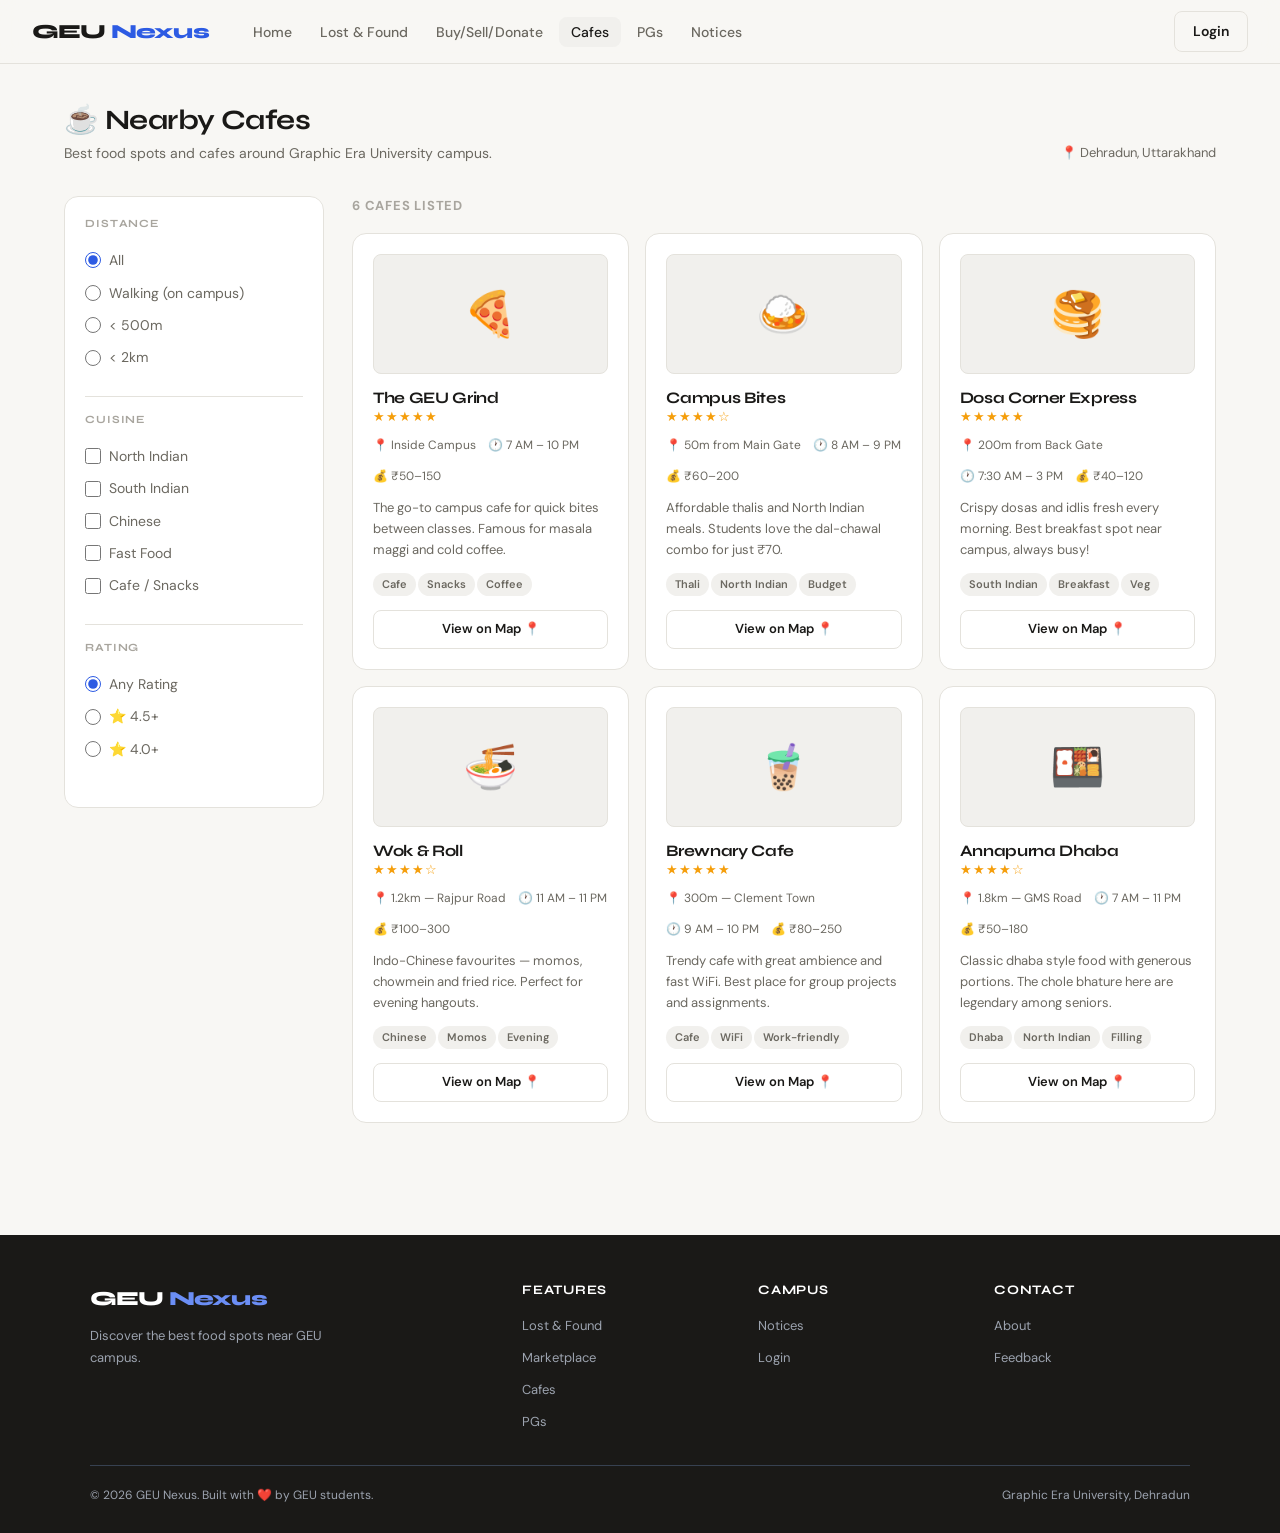
==== cafes.html @ 5d145781 "Initial commit" ====
<!DOCTYPE html>
<html lang="en">
<head>
  <meta charset="UTF-8" />
  <meta name="viewport" content="width=device-width, initial-scale=1.0" />
  <title>Nearby Cafes — GEU Nexus</title>
  <link rel="stylesheet" href="style.css" />
  <style>
    .cafe-img {
      width: 100%; height: 120px;
      background: var(--surface2);
      border-radius: var(--radius-sm);
      display: flex; align-items: center; justify-content: center;
      font-size: 44px; margin-bottom: 14px;
      border: 1px solid var(--border);
    }
    .cafe-meta { display: flex; gap: 12px; flex-wrap: wrap; font-size: 12px; color: var(--text-muted); margin: 8px 0 12px; }
    .cafe-meta span { display: flex; align-items: center; gap: 3px; }
    .tag-pill {
      display: inline-block;
      background: var(--surface2); color: var(--text-muted);
      font-size: 11px; font-weight: 600; padding: 3px 9px;
      border-radius: 100px; margin: 2px 2px 0 0;
    }
  </style>
</head>
<body>

<nav class="navbar">
  <a href="index.html" class="nav-logo">GEU <span>Nexus</span></a>
  <ul class="nav-links" id="navLinks">
    <li><a href="index.html">Home</a></li>
    <li><a href="lost-found.html">Lost & Found</a></li>
    <li><a href="marketplace.html">Buy/Sell/Donate</a></li>
    <li><a href="cafes.html" class="active">Cafes</a></li>
    <li><a href="pgs.html">PGs</a></li>
    <li><a href="index.html#announcements">Notices</a></li>
  </ul>
  <div class="nav-right">
    <a href="index.html#login" class="btn btn-outline">Login</a>
    <button class="hamburger" id="hamburger"><span></span><span></span><span></span></button>
  </div>
</nav>

<div class="page-header">
  <div>
    <h1>☕ Nearby Cafes</h1>
    <p>Best food spots and cafes around Graphic Era University campus.</p>
  </div>
  <span style="font-size:13px;color:var(--text-muted);align-self:flex-end;">📍 Dehradun, Uttarakhand</span>
</div>

<div class="page-wrap">
  <aside class="sidebar">
    <div class="filter-group">
      <h3>Distance</h3>
      <label><input type="radio" name="dist" class="filter-radio" value="all" checked> All</label>
      <label><input type="radio" name="dist" class="filter-radio" value="walking"> Walking (on campus)</label>
      <label><input type="radio" name="dist" class="filter-radio" value="near"> &lt; 500m</label>
      <label><input type="radio" name="dist" class="filter-radio" value="far"> &lt; 2km</label>
    </div>
    <hr class="sidebar-divider">
    <div class="filter-group">
      <h3>Cuisine</h3>
      <label><input type="checkbox" class="filter-cb" value="north-indian"> North Indian</label>
      <label><input type="checkbox" class="filter-cb" value="south-indian"> South Indian</label>
      <label><input type="checkbox" class="filter-cb" value="chinese"> Chinese</label>
      <label><input type="checkbox" class="filter-cb" value="fast-food"> Fast Food</label>
      <label><input type="checkbox" class="filter-cb" value="cafe"> Cafe / Snacks</label>
    </div>
    <hr class="sidebar-divider">
    <div class="filter-group">
      <h3>Rating</h3>
      <label><input type="radio" name="rating" class="filter-radio" value="all" checked> Any Rating</label>
      <label><input type="radio" name="rating" class="filter-radio" value="top"> ⭐ 4.5+</label>
      <label><input type="radio" name="rating" class="filter-radio" value="good"> ⭐ 4.0+</label>
    </div>
  </aside>

  <main class="main-content">
    <p class="section-title" style="margin-bottom:16px;">6 cafes listed</p>
    <div class="card-grid">

      <div class="card filterable-card" data-tags="walking,cafe,north-indian,top,good">
        <div class="cafe-img">🍕</div>
        <h3 style="font-size:16px;">The GEU Grind</h3>
        <div class="stars">★★★★★</div>
        <div class="cafe-meta">
          <span>📍 Inside Campus</span>
          <span>🕐 7 AM – 10 PM</span>
          <span>💰 ₹50–150</span>
        </div>
        <p style="font-size:13px;color:var(--text-muted);margin-bottom:10px;">The go-to campus cafe for quick bites between classes. Famous for masala maggi and cold coffee.</p>
        <div><span class="tag-pill">Cafe</span><span class="tag-pill">Snacks</span><span class="tag-pill">Coffee</span></div>
        <a href="https://maps.google.com" target="_blank" class="btn btn-outline" style="width:100%;justify-content:center;margin-top:14px;font-size:13px;">View on Map 📍</a>
      </div>

      <div class="card filterable-card" data-tags="near,north-indian,fast-food,good">
        <div class="cafe-img">🍛</div>
        <h3 style="font-size:16px;">Campus Bites</h3>
        <div class="stars">★★★★☆</div>
        <div class="cafe-meta">
          <span>📍 50m from Main Gate</span>
          <span>🕐 8 AM – 9 PM</span>
          <span>💰 ₹60–200</span>
        </div>
        <p style="font-size:13px;color:var(--text-muted);margin-bottom:10px;">Affordable thalis and North Indian meals. Students love the dal-chawal combo for just ₹70.</p>
        <div><span class="tag-pill">Thali</span><span class="tag-pill">North Indian</span><span class="tag-pill">Budget</span></div>
        <a href="https://maps.google.com" target="_blank" class="btn btn-outline" style="width:100%;justify-content:center;margin-top:14px;font-size:13px;">View on Map 📍</a>
      </div>

      <div class="card filterable-card" data-tags="near,south-indian,top,good">
        <div class="cafe-img">🥞</div>
        <h3 style="font-size:16px;">Dosa Corner Express</h3>
        <div class="stars">★★★★★</div>
        <div class="cafe-meta">
          <span>📍 200m from Back Gate</span>
          <span>🕐 7:30 AM – 3 PM</span>
          <span>💰 ₹40–120</span>
        </div>
        <p style="font-size:13px;color:var(--text-muted);margin-bottom:10px;">Crispy dosas and idlis fresh every morning. Best breakfast spot near campus, always busy!</p>
        <div><span class="tag-pill">South Indian</span><span class="tag-pill">Breakfast</span><span class="tag-pill">Veg</span></div>
        <a href="https://maps.google.com" target="_blank" class="btn btn-outline" style="width:100%;justify-content:center;margin-top:14px;font-size:13px;">View on Map 📍</a>
      </div>

      <div class="card filterable-card" data-tags="far,chinese,fast-food,good">
        <div class="cafe-img">🍜</div>
        <h3 style="font-size:16px;">Wok & Roll</h3>
        <div class="stars">★★★★☆</div>
        <div class="cafe-meta">
          <span>📍 1.2km — Rajpur Road</span>
          <span>🕐 11 AM – 11 PM</span>
          <span>💰 ₹100–300</span>
        </div>
        <p style="font-size:13px;color:var(--text-muted);margin-bottom:10px;">Indo-Chinese favourites — momos, chowmein and fried rice. Perfect for evening hangouts.</p>
        <div><span class="tag-pill">Chinese</span><span class="tag-pill">Momos</span><span class="tag-pill">Evening</span></div>
        <a href="https://maps.google.com" target="_blank" class="btn btn-outline" style="width:100%;justify-content:center;margin-top:14px;font-size:13px;">View on Map 📍</a>
      </div>

      <div class="card filterable-card" data-tags="near,cafe,fast-food,top,good">
        <div class="cafe-img">🧋</div>
        <h3 style="font-size:16px;">Brewnary Cafe</h3>
        <div class="stars">★★★★★</div>
        <div class="cafe-meta">
          <span>📍 300m — Clement Town</span>
          <span>🕐 9 AM – 10 PM</span>
          <span>💰 ₹80–250</span>
        </div>
        <p style="font-size:13px;color:var(--text-muted);margin-bottom:10px;">Trendy cafe with great ambience and fast WiFi. Best place for group projects and assignments.</p>
        <div><span class="tag-pill">Cafe</span><span class="tag-pill">WiFi</span><span class="tag-pill">Work-friendly</span></div>
        <a href="https://maps.google.com" target="_blank" class="btn btn-outline" style="width:100%;justify-content:center;margin-top:14px;font-size:13px;">View on Map 📍</a>
      </div>

      <div class="card filterable-card" data-tags="far,north-indian,top,good">
        <div class="cafe-img">🍱</div>
        <h3 style="font-size:16px;">Annapurna Dhaba</h3>
        <div class="stars">★★★★☆</div>
        <div class="cafe-meta">
          <span>📍 1.8km — GMS Road</span>
          <span>🕐 7 AM – 11 PM</span>
          <span>💰 ₹50–180</span>
        </div>
        <p style="font-size:13px;color:var(--text-muted);margin-bottom:10px;">Classic dhaba style food with generous portions. The chole bhature here are legendary among seniors.</p>
        <div><span class="tag-pill">Dhaba</span><span class="tag-pill">North Indian</span><span class="tag-pill">Filling</span></div>
        <a href="https://maps.google.com" target="_blank" class="btn btn-outline" style="width:100%;justify-content:center;margin-top:14px;font-size:13px;">View on Map 📍</a>
      </div>

    </div>
  </main>
</div>

<footer>
  <div class="footer-inner">
    <div class="footer-brand"><div class="logo">GEU <span>Nexus</span></div><p>Discover the best food spots near GEU campus.</p></div>
    <div class="footer-col"><h4>Features</h4><ul>
      <li><a href="lost-found.html">Lost & Found</a></li>
      <li><a href="marketplace.html">Marketplace</a></li>
      <li><a href="cafes.html">Cafes</a></li>
      <li><a href="pgs.html">PGs</a></li>
    </ul></div>
    <div class="footer-col"><h4>Campus</h4><ul><li><a href="index.html#announcements">Notices</a></li><li><a href="index.html#login">Login</a></li></ul></div>
    <div class="footer-col"><h4>Contact</h4><ul><li><a href="#">About</a></li><li><a href="#">Feedback</a></li></ul></div>
  </div>
  <div class="footer-bottom">
    <span>© 2026 GEU Nexus. Built with ❤️ by GEU students.</span>
    <span>Graphic Era University, Dehradun</span>
  </div>
</footer>

<script src="app.js"></script>
</body>
</html>
---- style.css ----
@import url('https://fonts.googleapis.com/css2?family=DM+Sans:ital,opsz,wght@0,9..40,300;0,9..40,400;0,9..40,500;0,9..40,600;0,9..40,700;1,9..40,400&family=Syne:wght@400;600;700;800&display=swap');

:root {
  --bg: #F8F7F4;
  --surface: #FFFFFF;
  --surface2: #F1F0ED;
  --border: #E4E2DC;
  --text: #1A1917;
  --text-muted: #6B6860;
  --text-light: #A8A59E;
  --accent: #2D5BE3;
  --accent-light: #EEF2FF;
  --accent-dark: #1E3FA8;
  --success: #16A34A;
  --warning: #D97706;
  --danger: #DC2626;
  --sidebar-w: 260px;
  --nav-h: 64px;
  --radius: 14px;
  --radius-sm: 8px;
  --shadow: 0 1px 3px rgba(0,0,0,0.06), 0 4px 16px rgba(0,0,0,0.04);
  --shadow-md: 0 4px 24px rgba(0,0,0,0.08), 0 1px 4px rgba(0,0,0,0.04);
  --transition: 0.2s cubic-bezier(0.4, 0, 0.2, 1);
}

*, *::before, *::after { box-sizing: border-box; margin: 0; padding: 0; }

html { scroll-behavior: smooth; }

body {
  font-family: 'DM Sans', sans-serif;
  background: var(--bg);
  color: var(--text);
  line-height: 1.6;
  font-size: 15px;
  -webkit-font-smoothing: antialiased;
}

h1, h2, h3, h4, h5 {
  font-family: 'Syne', sans-serif;
  line-height: 1.2;
  letter-spacing: -0.02em;
}

a { text-decoration: none; color: inherit; }

/* ── NAVBAR ── */
.navbar {
  position: sticky; top: 0; z-index: 100;
  height: var(--nav-h);
  background: rgba(248,247,244,0.92);
  backdrop-filter: blur(12px);
  border-bottom: 1px solid var(--border);
  display: flex; align-items: center;
  padding: 0 32px;
  gap: 32px;
}

.nav-logo {
  font-family: 'Syne', sans-serif;
  font-size: 20px;
  font-weight: 800;
  color: var(--text);
  letter-spacing: -0.04em;
  flex-shrink: 0;
}

.nav-logo span { color: var(--accent); }

.nav-links {
  display: flex; gap: 4px;
  list-style: none;
  flex: 1;
}

.nav-links a {
  font-size: 14px;
  font-weight: 500;
  color: var(--text-muted);
  padding: 6px 12px;
  border-radius: var(--radius-sm);
  transition: all var(--transition);
}

.nav-links a:hover, .nav-links a.active {
  color: var(--text);
  background: var(--surface2);
}

.nav-right { display: flex; gap: 8px; align-items: center; margin-left: auto; }

.btn {
  display: inline-flex; align-items: center; gap: 6px;
  padding: 8px 18px;
  border-radius: var(--radius-sm);
  font-family: 'DM Sans', sans-serif;
  font-size: 14px;
  font-weight: 600;
  cursor: pointer;
  border: none;
  transition: all var(--transition);
}

.btn-primary {
  background: var(--accent);
  color: white;
}
.btn-primary:hover { background: var(--accent-dark); transform: translateY(-1px); box-shadow: 0 4px 12px rgba(45,91,227,0.3); }

.btn-outline {
  background: transparent;
  color: var(--text);
  border: 1.5px solid var(--border);
}
.btn-outline:hover { border-color: var(--text-muted); background: var(--surface2); }

.btn-ghost {
  background: transparent;
  color: var(--text-muted);
}
.btn-ghost:hover { background: var(--surface2); color: var(--text); }

.hamburger {
  display: none;
  flex-direction: column; gap: 5px;
  cursor: pointer; padding: 4px;
  background: none; border: none;
}
.hamburger span {
  display: block; width: 22px; height: 2px;
  background: var(--text);
  border-radius: 2px;
  transition: all var(--transition);
}

/* ── FOOTER ── */
footer {
  background: var(--text);
  color: #9CA3AF;
  padding: 48px 32px 28px;
  margin-top: 80px;
}

.footer-inner {
  max-width: 1100px; margin: 0 auto;
  display: grid; grid-template-columns: 2fr 1fr 1fr 1fr; gap: 40px;
}

.footer-brand .logo {
  font-family: 'Syne', sans-serif;
  font-size: 20px; font-weight: 800;
  color: white; letter-spacing: -0.04em;
  margin-bottom: 10px;
}
.footer-brand .logo span { color: #6B8EF5; }
.footer-brand p { font-size: 13px; line-height: 1.7; max-width: 240px; }

.footer-col h4 {
  font-family: 'Syne', sans-serif;
  color: white; font-size: 13px; font-weight: 700;
  letter-spacing: 0.06em; text-transform: uppercase;
  margin-bottom: 14px;
}
.footer-col ul { list-style: none; display: flex; flex-direction: column; gap: 8px; }
.footer-col ul a { font-size: 13px; transition: color var(--transition); }
.footer-col ul a:hover { color: white; }

.footer-bottom {
  max-width: 1100px; margin: 32px auto 0;
  padding-top: 20px;
  border-top: 1px solid #374151;
  font-size: 12px;
  display: flex; justify-content: space-between; align-items: center;
}

/* ── DASHBOARD LAYOUT ── */
.page-wrap {
  max-width: 1200px; margin: 0 auto;
  padding: 32px 24px;
  display: flex; gap: 28px; align-items: flex-start;
}

.sidebar {
  width: var(--sidebar-w); flex-shrink: 0;
  position: sticky; top: calc(var(--nav-h) + 20px);
  background: var(--surface);
  border: 1px solid var(--border);
  border-radius: var(--radius);
  padding: 20px;
}

.sidebar h3 {
  font-size: 11px; font-weight: 700;
  letter-spacing: 0.08em; text-transform: uppercase;
  color: var(--text-light);
  margin-bottom: 14px;
}

.filter-group { margin-bottom: 22px; }
.filter-group label {
  display: flex; align-items: center; gap: 8px;
  font-size: 14px; color: var(--text-muted);
  cursor: pointer; padding: 5px 0;
  transition: color var(--transition);
}
.filter-group label:hover { color: var(--text); }
.filter-group input[type=checkbox], .filter-group input[type=radio] {
  width: 16px; height: 16px; accent-color: var(--accent); cursor: pointer;
}

.sidebar-divider {
  border: none; border-top: 1px solid var(--border);
  margin: 16px 0;
}

.main-content { flex: 1; min-width: 0; }

/* ── CARDS ── */
.card {
  background: var(--surface);
  border: 1px solid var(--border);
  border-radius: var(--radius);
  padding: 20px;
  transition: all var(--transition);
}
.card:hover {
  box-shadow: var(--shadow-md);
  transform: translateY(-2px);
  border-color: transparent;
}

.card-grid {
  display: grid;
  grid-template-columns: repeat(auto-fill, minmax(260px, 1fr));
  gap: 16px;
}

/* ── PAGE HEADER ── */
.page-header {
  padding: 40px 24px 0;
  max-width: 1200px; margin: 0 auto;
  display: flex; align-items: center; justify-content: space-between;
  flex-wrap: wrap; gap: 16px;
}
.page-header h1 { font-size: 28px; }
.page-header p { color: var(--text-muted); font-size: 14px; margin-top: 4px; }

/* ── BADGE ── */
.badge {
  display: inline-flex; align-items: center;
  padding: 3px 10px;
  border-radius: 100px;
  font-size: 12px; font-weight: 600;
}
.badge-lost { background: #FEF2F2; color: var(--danger); }
.badge-found { background: #F0FDF4; color: var(--success); }
.badge-sell { background: #EFF6FF; color: #2563EB; }
.badge-donate { background: #F0FDF4; color: var(--success); }
.badge-buy { background: #FFFBEB; color: var(--warning); }

/* ── MODAL ── */
.modal-overlay {
  display: none;
  position: fixed; inset: 0; z-index: 200;
  background: rgba(26,25,23,0.5);
  backdrop-filter: blur(4px);
  align-items: center; justify-content: center;
  padding: 20px;
}
.modal-overlay.open { display: flex; }

.modal {
  background: var(--surface);
  border-radius: var(--radius);
  padding: 32px;
  width: 100%; max-width: 480px;
  box-shadow: var(--shadow-md);
  animation: modalIn 0.2s ease;
}

@keyframes modalIn {
  from { opacity: 0; transform: scale(0.96) translateY(8px); }
  to { opacity: 1; transform: scale(1) translateY(0); }
}

.modal h2 { font-size: 22px; margin-bottom: 20px; }

.form-group { margin-bottom: 16px; }
.form-group label {
  display: block; font-size: 13px; font-weight: 600;
  color: var(--text-muted); margin-bottom: 6px;
  letter-spacing: 0.02em;
}
.form-group input,
.form-group select,
.form-group textarea {
  width: 100%;
  padding: 10px 14px;
  border: 1.5px solid var(--border);
  border-radius: var(--radius-sm);
  font-family: 'DM Sans', sans-serif;
  font-size: 14px; color: var(--text);
  background: var(--bg);
  outline: none;
  transition: border-color var(--transition);
}
.form-group input:focus,
.form-group select:focus,
.form-group textarea:focus {
  border-color: var(--accent);
  background: white;
}
.form-group textarea { resize: vertical; min-height: 80px; }

.form-row { display: grid; grid-template-columns: 1fr 1fr; gap: 12px; }

.modal-actions {
  display: flex; gap: 10px; justify-content: flex-end;
  margin-top: 20px;
}

/* ── TOAST ── */
.toast {
  position: fixed; bottom: 24px; right: 24px; z-index: 300;
  background: var(--text);
  color: white;
  padding: 14px 20px;
  border-radius: var(--radius-sm);
  font-size: 14px; font-weight: 500;
  display: flex; align-items: center; gap: 8px;
  box-shadow: var(--shadow-md);
  transform: translateY(80px); opacity: 0;
  transition: all 0.3s cubic-bezier(0.4, 0, 0.2, 1);
  pointer-events: none;
}
.toast.show { transform: translateY(0); opacity: 1; }

/* ── STAR RATING ── */
.stars { color: #F59E0B; font-size: 13px; letter-spacing: 1px; }

/* ── SECTION TITLE ── */
.section-title {
  font-size: 13px; font-weight: 700;
  letter-spacing: 0.06em; text-transform: uppercase;
  color: var(--text-light); margin-bottom: 16px;
}

/* ── RESPONSIVE ── */
@media (max-width: 768px) {
  .navbar { padding: 0 16px; }
  .nav-links { display: none; }
  .hamburger { display: flex; }

  .nav-links.open {
    display: flex; flex-direction: column;
    position: fixed; top: var(--nav-h); left: 0; right: 0;
    background: var(--surface);
    border-bottom: 1px solid var(--border);
    padding: 12px 16px;
    gap: 2px;
    z-index: 99;
  }

  .page-wrap { flex-direction: column; padding: 16px; }
  .sidebar { width: 100%; position: static; }
  .footer-inner { grid-template-columns: 1fr 1fr; gap: 28px; }
  .card-grid { grid-template-columns: 1fr; }
  .form-row { grid-template-columns: 1fr; }
  .page-header { padding: 24px 16px 0; }
}

/* ── ANIMATIONS ── */
@keyframes fadeUp {
  from { opacity: 0; transform: translateY(16px); }
  to { opacity: 1; transform: translateY(0); }
}
.fade-up { animation: fadeUp 0.5s ease both; }
.delay-1 { animation-delay: 0.08s; }
.delay-2 { animation-delay: 0.16s; }
.delay-3 { animation-delay: 0.24s; }
.delay-4 { animation-delay: 0.32s; }
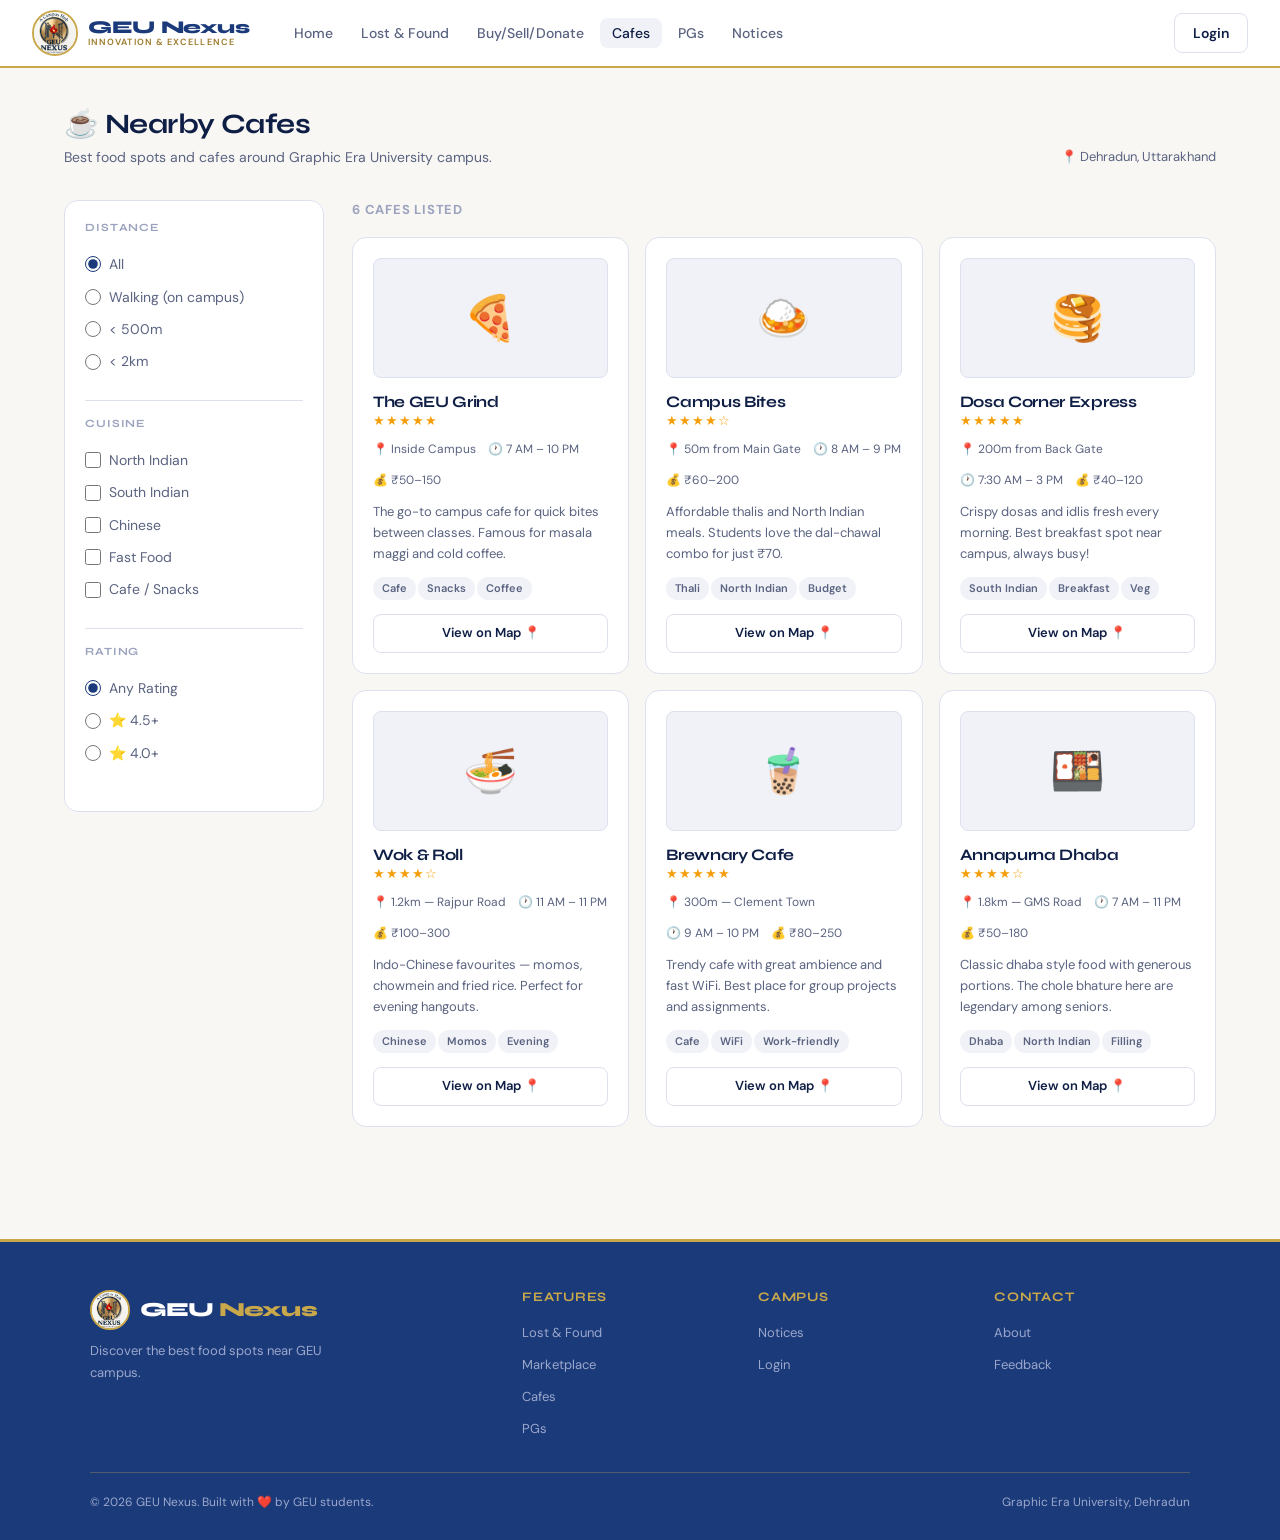
==== commit 170ecbda: "Update project" ====
--- a/cafes.html
+++ b/cafes.html
@@ -27,7 +27,7 @@
 <body>
 
 <nav class="navbar">
-  <a href="index.html" class="nav-logo">GEU <span>Nexus</span></a>
+  <a href="index.html" class="nav-logo"><img src="logo.png" alt="GEU Nexus Logo"><div class="nav-logo-text"><span class="name">GEU Nexus</span><span class="sub">Innovation &amp; Excellence</span></div></a>
   <ul class="nav-links" id="navLinks">
     <li><a href="index.html">Home</a></li>
     <li><a href="lost-found.html">Lost & Found</a></li>
@@ -171,7 +171,7 @@
 
 <footer>
   <div class="footer-inner">
-    <div class="footer-brand"><div class="logo">GEU <span>Nexus</span></div><p>Discover the best food spots near GEU campus.</p></div>
+    <div class="footer-brand"><div style="display:flex;align-items:center;gap:10px;margin-bottom:10px;"><img src="logo.png" alt="Logo" style="height:40px;width:40px;object-fit:contain;border-radius:50%;border:2px solid var(--gold);background:white;"><div class="logo" style="margin-bottom:0">GEU <span>Nexus</span></div></div><p>Discover the best food spots near GEU campus.</p></div>
     <div class="footer-col"><h4>Features</h4><ul>
       <li><a href="lost-found.html">Lost & Found</a></li>
       <li><a href="marketplace.html">Marketplace</a></li>
--- a/style.css
+++ b/style.css
@@ -3,23 +3,26 @@
 :root {
   --bg: #F8F7F4;
   --surface: #FFFFFF;
-  --surface2: #F1F0ED;
-  --border: #E4E2DC;
-  --text: #1A1917;
-  --text-muted: #6B6860;
-  --text-light: #A8A59E;
-  --accent: #2D5BE3;
-  --accent-light: #EEF2FF;
-  --accent-dark: #1E3FA8;
+  --surface2: #F0F2F8;
+  --border: #DDE1EE;
+  --text: #0F1E45;
+  --text-muted: #5A6380;
+  --text-light: #9BA3BE;
+  --accent: #1B3A7A;
+  --accent-light: #EBF0FF;
+  --accent-dark: #0D2254;
+  --gold: #C9A84C;
+  --gold-light: #F9F3E3;
+  --gold-dark: #9C7A2A;
   --success: #16A34A;
   --warning: #D97706;
   --danger: #DC2626;
   --sidebar-w: 260px;
-  --nav-h: 64px;
+  --nav-h: 68px;
   --radius: 14px;
   --radius-sm: 8px;
-  --shadow: 0 1px 3px rgba(0,0,0,0.06), 0 4px 16px rgba(0,0,0,0.04);
-  --shadow-md: 0 4px 24px rgba(0,0,0,0.08), 0 1px 4px rgba(0,0,0,0.04);
+  --shadow: 0 1px 3px rgba(27,58,122,0.07), 0 4px 16px rgba(27,58,122,0.05);
+  --shadow-md: 0 4px 24px rgba(27,58,122,0.10), 0 1px 4px rgba(27,58,122,0.05);
   --transition: 0.2s cubic-bezier(0.4, 0, 0.2, 1);
 }
 
@@ -48,24 +51,43 @@
 .navbar {
   position: sticky; top: 0; z-index: 100;
   height: var(--nav-h);
-  background: rgba(248,247,244,0.92);
+  background: rgba(255,255,255,0.95);
   backdrop-filter: blur(12px);
-  border-bottom: 1px solid var(--border);
+  border-bottom: 2px solid var(--gold);
   display: flex; align-items: center;
   padding: 0 32px;
   gap: 32px;
 }
 
 .nav-logo {
+  display: flex; align-items: center; gap: 10px;
+  flex-shrink: 0;
+  text-decoration: none;
+}
+
+.nav-logo img {
+  height: 46px; width: 46px;
+  object-fit: contain;
+  border-radius: 50%;
+  border: 2px solid var(--gold);
+  background: white;
+}
+
+.nav-logo-text {
+  display: flex; flex-direction: column; line-height: 1.1;
+}
+
+.nav-logo-text .name {
   font-family: 'Syne', sans-serif;
-  font-size: 20px;
-  font-weight: 800;
-  color: var(--text);
-  letter-spacing: -0.04em;
-  flex-shrink: 0;
-}
-
-.nav-logo span { color: var(--accent); }
+  font-size: 18px; font-weight: 800;
+  color: var(--accent); letter-spacing: -0.02em;
+}
+
+.nav-logo-text .sub {
+  font-size: 9px; font-weight: 600;
+  color: var(--gold-dark); letter-spacing: 0.12em;
+  text-transform: uppercase;
+}
 
 .nav-links {
   display: flex; gap: 4px;
@@ -105,7 +127,13 @@
   background: var(--accent);
   color: white;
 }
-.btn-primary:hover { background: var(--accent-dark); transform: translateY(-1px); box-shadow: 0 4px 12px rgba(45,91,227,0.3); }
+.btn-primary:hover { background: var(--accent-dark); transform: translateY(-1px); box-shadow: 0 4px 12px rgba(27,58,122,0.3); }
+
+.btn-gold {
+  background: var(--gold);
+  color: white;
+}
+.btn-gold:hover { background: var(--gold-dark); transform: translateY(-1px); box-shadow: 0 4px 12px rgba(201,168,76,0.4); }
 
 .btn-outline {
   background: transparent;
@@ -135,10 +163,11 @@
 
 /* ── FOOTER ── */
 footer {
-  background: var(--text);
-  color: #9CA3AF;
+  background: var(--accent);
+  color: #9BA8CC;
   padding: 48px 32px 28px;
   margin-top: 80px;
+  border-top: 3px solid var(--gold);
 }
 
 .footer-inner {
@@ -152,12 +181,12 @@
   color: white; letter-spacing: -0.04em;
   margin-bottom: 10px;
 }
-.footer-brand .logo span { color: #6B8EF5; }
+.footer-brand .logo span { color: var(--gold); }
 .footer-brand p { font-size: 13px; line-height: 1.7; max-width: 240px; }
 
 .footer-col h4 {
   font-family: 'Syne', sans-serif;
-  color: white; font-size: 13px; font-weight: 700;
+  color: var(--gold); font-size: 13px; font-weight: 700;
   letter-spacing: 0.06em; text-transform: uppercase;
   margin-bottom: 14px;
 }
@@ -168,7 +197,7 @@
 .footer-bottom {
   max-width: 1100px; margin: 32px auto 0;
   padding-top: 20px;
-  border-top: 1px solid #374151;
+  border-top: 1px solid rgba(201,168,76,0.3);
   font-size: 12px;
   display: flex; justify-content: space-between; align-items: center;
 }
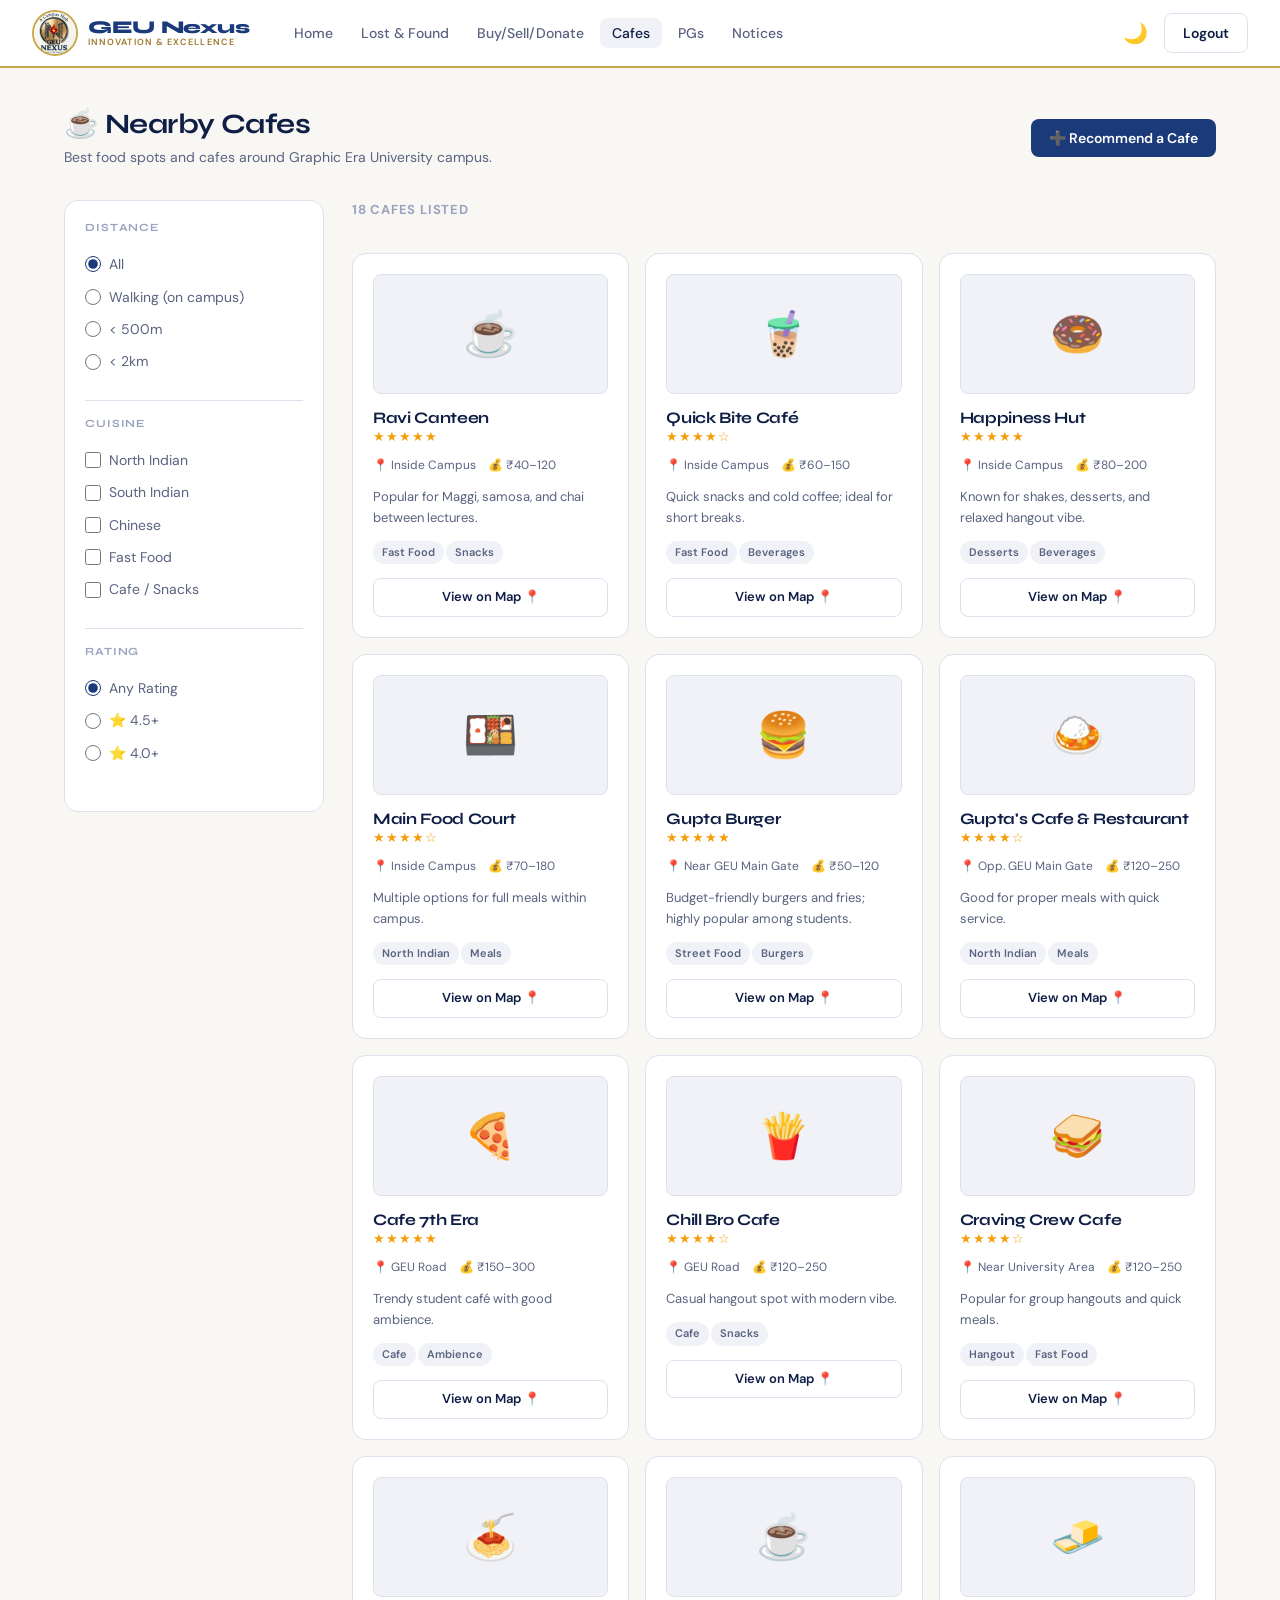
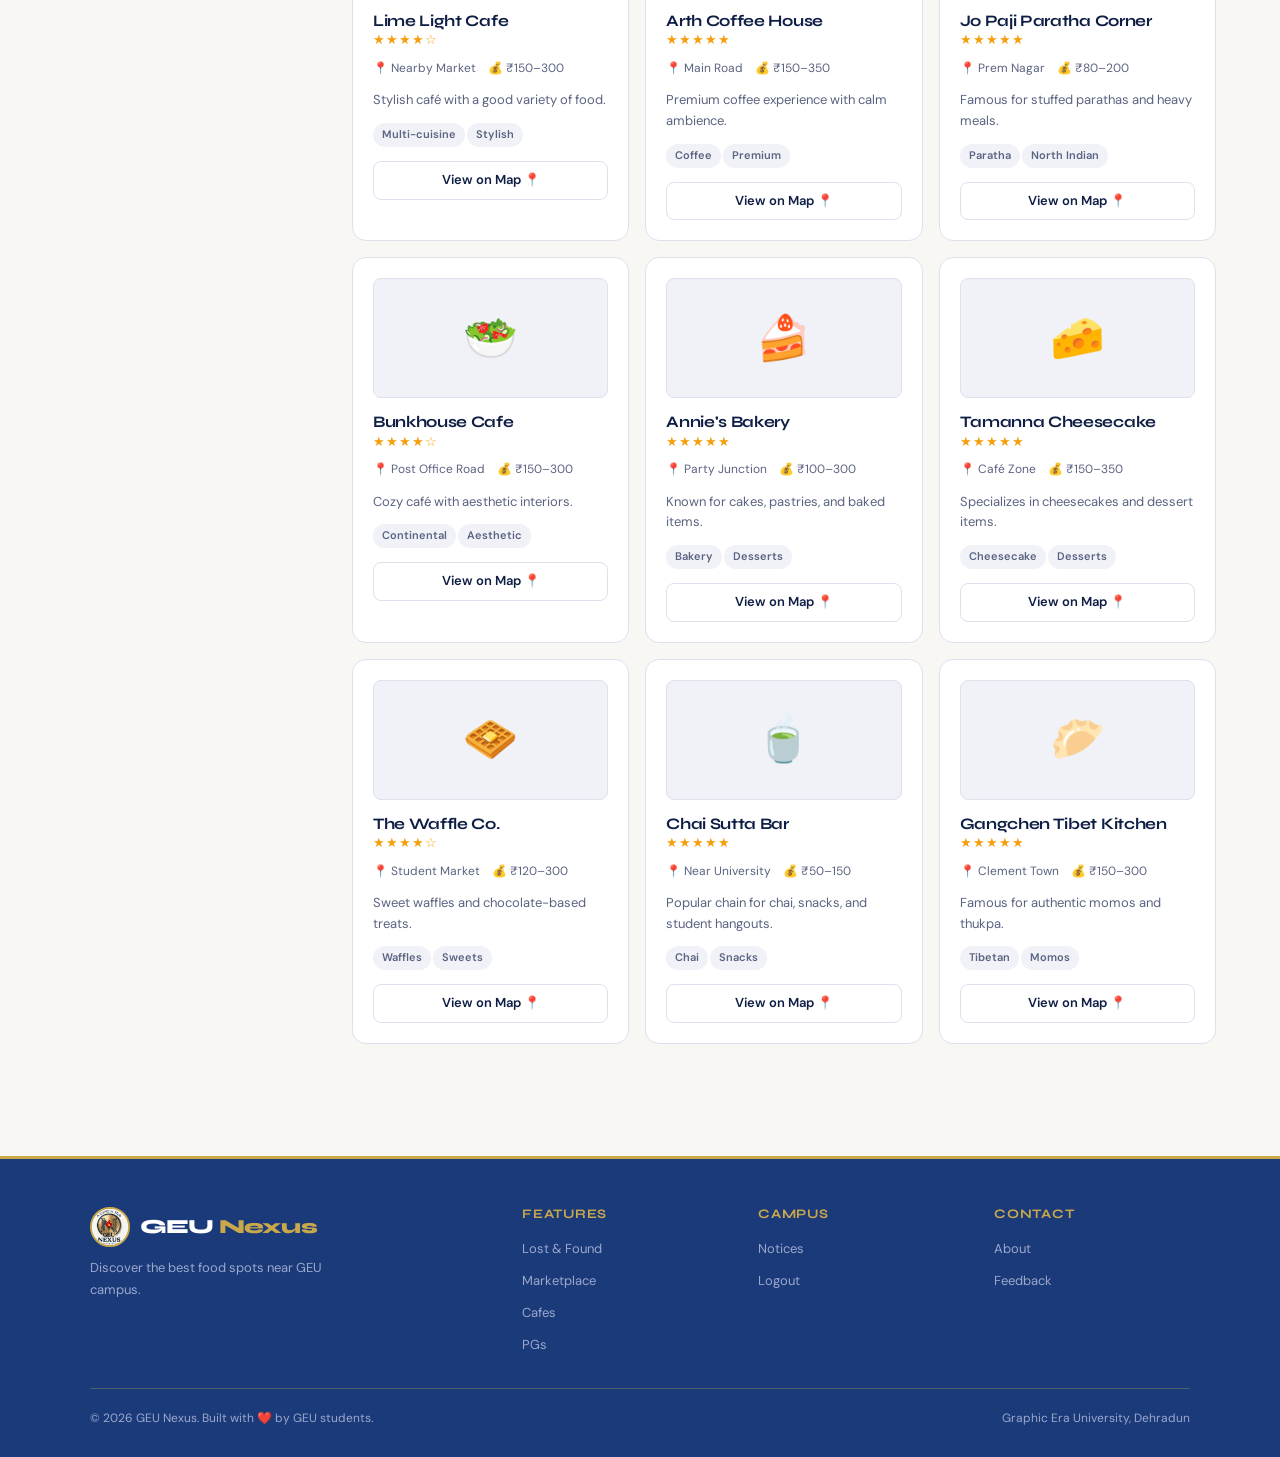
==== commit b7b9edb1: "Update styles" ====
--- a/cafes.html
+++ b/cafes.html
@@ -27,7 +27,7 @@
 <body>
 
 <nav class="navbar">
-  <a href="index.html" class="nav-logo"><img src="logo.png" alt="GEU Nexus Logo"><div class="nav-logo-text"><span class="name">GEU Nexus</span><span class="sub">Innovation &amp; Excellence</span></div></a>
+  <a href="index.html" class="nav-logo"><img src="logo.png" alt="GEU Nexus Logo"><div class="nav-logo-text"><span class="name">GEU Nexus</span><span class="sub">Innovation & Excellence</span></div></a>
   <ul class="nav-links" id="navLinks">
     <li><a href="index.html">Home</a></li>
     <li><a href="lost-found.html">Lost & Found</a></li>
@@ -36,8 +36,10 @@
     <li><a href="pgs.html">PGs</a></li>
     <li><a href="index.html#announcements">Notices</a></li>
   </ul>
-  <div class="nav-right">
-    <a href="index.html#login" class="btn btn-outline">Login</a>
+<div class="nav-right" style="display: flex; align-items: center; gap: 8px;">
+    <button id="themeToggle" class="theme-toggle" onclick="toggleTheme()" title="Toggle Dark Mode">🌙</button>
+    
+    <a href="login.html" class="btn btn-outline">Logout</a>
     <button class="hamburger" id="hamburger"><span></span><span></span><span></span></button>
   </div>
 </nav>
@@ -47,7 +49,10 @@
     <h1>☕ Nearby Cafes</h1>
     <p>Best food spots and cafes around Graphic Era University campus.</p>
   </div>
-  <span style="font-size:13px;color:var(--text-muted);align-self:flex-end;">📍 Dehradun, Uttarakhand</span>
+  <div style="display: flex; gap: 16px; align-items: center;">
+    <span style="font-size:13px;color:var(--text-muted);display:none;">📍 Dehradun, Uttarakhand</span>
+    <a href="https://docs.google.com/forms/d/e/1FAIpQLSdXRW5_q6tGllxsykFJ0y8eL5Bu8cXXNH9uBuoc0ma-sV8KBA/viewform?usp=header" target="_blank" class="btn btn-primary">➕ Recommend a Cafe</a>
+  </div>
 </div>
 
 <div class="page-wrap">
@@ -78,94 +83,12 @@
   </aside>
 
   <main class="main-content">
-    <p class="section-title" style="margin-bottom:16px;">6 cafes listed</p>
-    <div class="card-grid">
-
-      <div class="card filterable-card" data-tags="walking,cafe,north-indian,top,good">
-        <div class="cafe-img">🍕</div>
-        <h3 style="font-size:16px;">The GEU Grind</h3>
-        <div class="stars">★★★★★</div>
-        <div class="cafe-meta">
-          <span>📍 Inside Campus</span>
-          <span>🕐 7 AM – 10 PM</span>
-          <span>💰 ₹50–150</span>
-        </div>
-        <p style="font-size:13px;color:var(--text-muted);margin-bottom:10px;">The go-to campus cafe for quick bites between classes. Famous for masala maggi and cold coffee.</p>
-        <div><span class="tag-pill">Cafe</span><span class="tag-pill">Snacks</span><span class="tag-pill">Coffee</span></div>
-        <a href="https://maps.google.com" target="_blank" class="btn btn-outline" style="width:100%;justify-content:center;margin-top:14px;font-size:13px;">View on Map 📍</a>
+    <div style="display:flex;align-items:center;justify-content:space-between;margin-bottom:16px;">
+      <p class="section-title" id="cafeCount">Loading cafes...</p>
+    </div>
+    
+    <div class="card-grid" id="cafeGrid">
       </div>
-
-      <div class="card filterable-card" data-tags="near,north-indian,fast-food,good">
-        <div class="cafe-img">🍛</div>
-        <h3 style="font-size:16px;">Campus Bites</h3>
-        <div class="stars">★★★★☆</div>
-        <div class="cafe-meta">
-          <span>📍 50m from Main Gate</span>
-          <span>🕐 8 AM – 9 PM</span>
-          <span>💰 ₹60–200</span>
-        </div>
-        <p style="font-size:13px;color:var(--text-muted);margin-bottom:10px;">Affordable thalis and North Indian meals. Students love the dal-chawal combo for just ₹70.</p>
-        <div><span class="tag-pill">Thali</span><span class="tag-pill">North Indian</span><span class="tag-pill">Budget</span></div>
-        <a href="https://maps.google.com" target="_blank" class="btn btn-outline" style="width:100%;justify-content:center;margin-top:14px;font-size:13px;">View on Map 📍</a>
-      </div>
-
-      <div class="card filterable-card" data-tags="near,south-indian,top,good">
-        <div class="cafe-img">🥞</div>
-        <h3 style="font-size:16px;">Dosa Corner Express</h3>
-        <div class="stars">★★★★★</div>
-        <div class="cafe-meta">
-          <span>📍 200m from Back Gate</span>
-          <span>🕐 7:30 AM – 3 PM</span>
-          <span>💰 ₹40–120</span>
-        </div>
-        <p style="font-size:13px;color:var(--text-muted);margin-bottom:10px;">Crispy dosas and idlis fresh every morning. Best breakfast spot near campus, always busy!</p>
-        <div><span class="tag-pill">South Indian</span><span class="tag-pill">Breakfast</span><span class="tag-pill">Veg</span></div>
-        <a href="https://maps.google.com" target="_blank" class="btn btn-outline" style="width:100%;justify-content:center;margin-top:14px;font-size:13px;">View on Map 📍</a>
-      </div>
-
-      <div class="card filterable-card" data-tags="far,chinese,fast-food,good">
-        <div class="cafe-img">🍜</div>
-        <h3 style="font-size:16px;">Wok & Roll</h3>
-        <div class="stars">★★★★☆</div>
-        <div class="cafe-meta">
-          <span>📍 1.2km — Rajpur Road</span>
-          <span>🕐 11 AM – 11 PM</span>
-          <span>💰 ₹100–300</span>
-        </div>
-        <p style="font-size:13px;color:var(--text-muted);margin-bottom:10px;">Indo-Chinese favourites — momos, chowmein and fried rice. Perfect for evening hangouts.</p>
-        <div><span class="tag-pill">Chinese</span><span class="tag-pill">Momos</span><span class="tag-pill">Evening</span></div>
-        <a href="https://maps.google.com" target="_blank" class="btn btn-outline" style="width:100%;justify-content:center;margin-top:14px;font-size:13px;">View on Map 📍</a>
-      </div>
-
-      <div class="card filterable-card" data-tags="near,cafe,fast-food,top,good">
-        <div class="cafe-img">🧋</div>
-        <h3 style="font-size:16px;">Brewnary Cafe</h3>
-        <div class="stars">★★★★★</div>
-        <div class="cafe-meta">
-          <span>📍 300m — Clement Town</span>
-          <span>🕐 9 AM – 10 PM</span>
-          <span>💰 ₹80–250</span>
-        </div>
-        <p style="font-size:13px;color:var(--text-muted);margin-bottom:10px;">Trendy cafe with great ambience and fast WiFi. Best place for group projects and assignments.</p>
-        <div><span class="tag-pill">Cafe</span><span class="tag-pill">WiFi</span><span class="tag-pill">Work-friendly</span></div>
-        <a href="https://maps.google.com" target="_blank" class="btn btn-outline" style="width:100%;justify-content:center;margin-top:14px;font-size:13px;">View on Map 📍</a>
-      </div>
-
-      <div class="card filterable-card" data-tags="far,north-indian,top,good">
-        <div class="cafe-img">🍱</div>
-        <h3 style="font-size:16px;">Annapurna Dhaba</h3>
-        <div class="stars">★★★★☆</div>
-        <div class="cafe-meta">
-          <span>📍 1.8km — GMS Road</span>
-          <span>🕐 7 AM – 11 PM</span>
-          <span>💰 ₹50–180</span>
-        </div>
-        <p style="font-size:13px;color:var(--text-muted);margin-bottom:10px;">Classic dhaba style food with generous portions. The chole bhature here are legendary among seniors.</p>
-        <div><span class="tag-pill">Dhaba</span><span class="tag-pill">North Indian</span><span class="tag-pill">Filling</span></div>
-        <a href="https://maps.google.com" target="_blank" class="btn btn-outline" style="width:100%;justify-content:center;margin-top:14px;font-size:13px;">View on Map 📍</a>
-      </div>
-
-    </div>
   </main>
 </div>
 
@@ -178,7 +101,7 @@
       <li><a href="cafes.html">Cafes</a></li>
       <li><a href="pgs.html">PGs</a></li>
     </ul></div>
-    <div class="footer-col"><h4>Campus</h4><ul><li><a href="index.html#announcements">Notices</a></li><li><a href="index.html#login">Login</a></li></ul></div>
+    <div class="footer-col"><h4>Campus</h4><ul><li><a href="index.html#announcements">Notices</a></li><li><a href="login.html">Logout</a></li></ul></div>
     <div class="footer-col"><h4>Contact</h4><ul><li><a href="#">About</a></li><li><a href="#">Feedback</a></li></ul></div>
   </div>
   <div class="footer-bottom">
@@ -189,4 +112,4 @@
 
 <script src="app.js"></script>
 </body>
-</html>
+</html>
--- a/style.css
+++ b/style.css
@@ -408,3 +408,44 @@
 .delay-2 { animation-delay: 0.16s; }
 .delay-3 { animation-delay: 0.24s; }
 .delay-4 { animation-delay: 0.32s; }
+/* ==========================================
+   DARK MODE OVERRIDES
+   ========================================== */
+body.dark-theme {
+  /* Replace these with your actual CSS variable names if they are different */
+  --bg: #0F172A;
+  --surface: #1E293B;
+  --surface2: #334155;
+  --text: #F8FAFC;
+  --text-muted: #94A3B8;
+  --border: #334155;
+  --text-light: #64748B;
+}
+
+/* Ensure inputs and modals look good in dark mode */
+body.dark-theme input,
+body.dark-theme select,
+body.dark-theme textarea,
+body.dark-theme .modal {
+  background-color: var(--surface);
+  color: var(--text);
+  border-color: var(--border);
+  color-scheme: dark; /* Makes the default scrollbars and calendars dark! */
+}
+
+/* Theme Toggle Button Styling */
+.theme-toggle {
+  background: none;
+  border: none;
+  font-size: 20px;
+  cursor: pointer;
+  padding: 8px;
+  border-radius: 50%;
+  transition: background 0.3s ease;
+  display: flex;
+  align-items: center;
+  justify-content: center;
+}
+.theme-toggle:hover {
+  background: var(--surface2);
+}
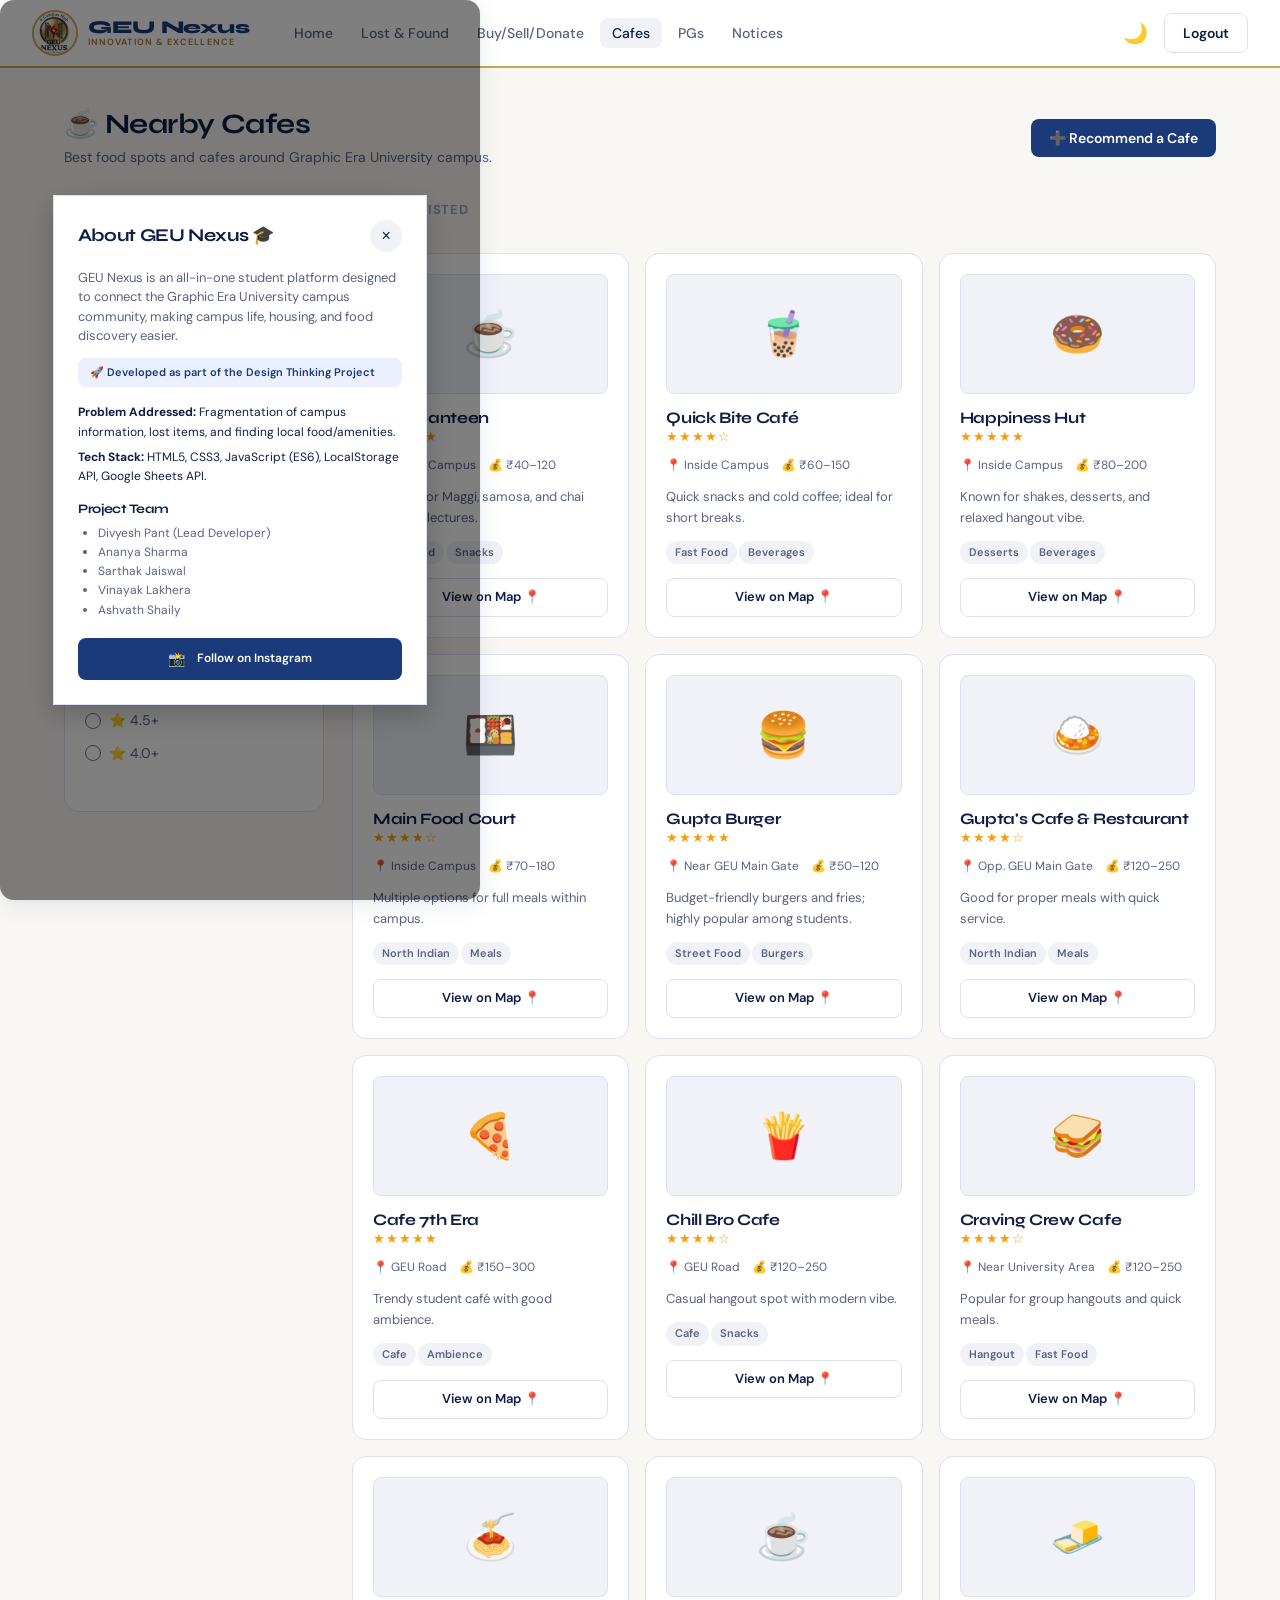
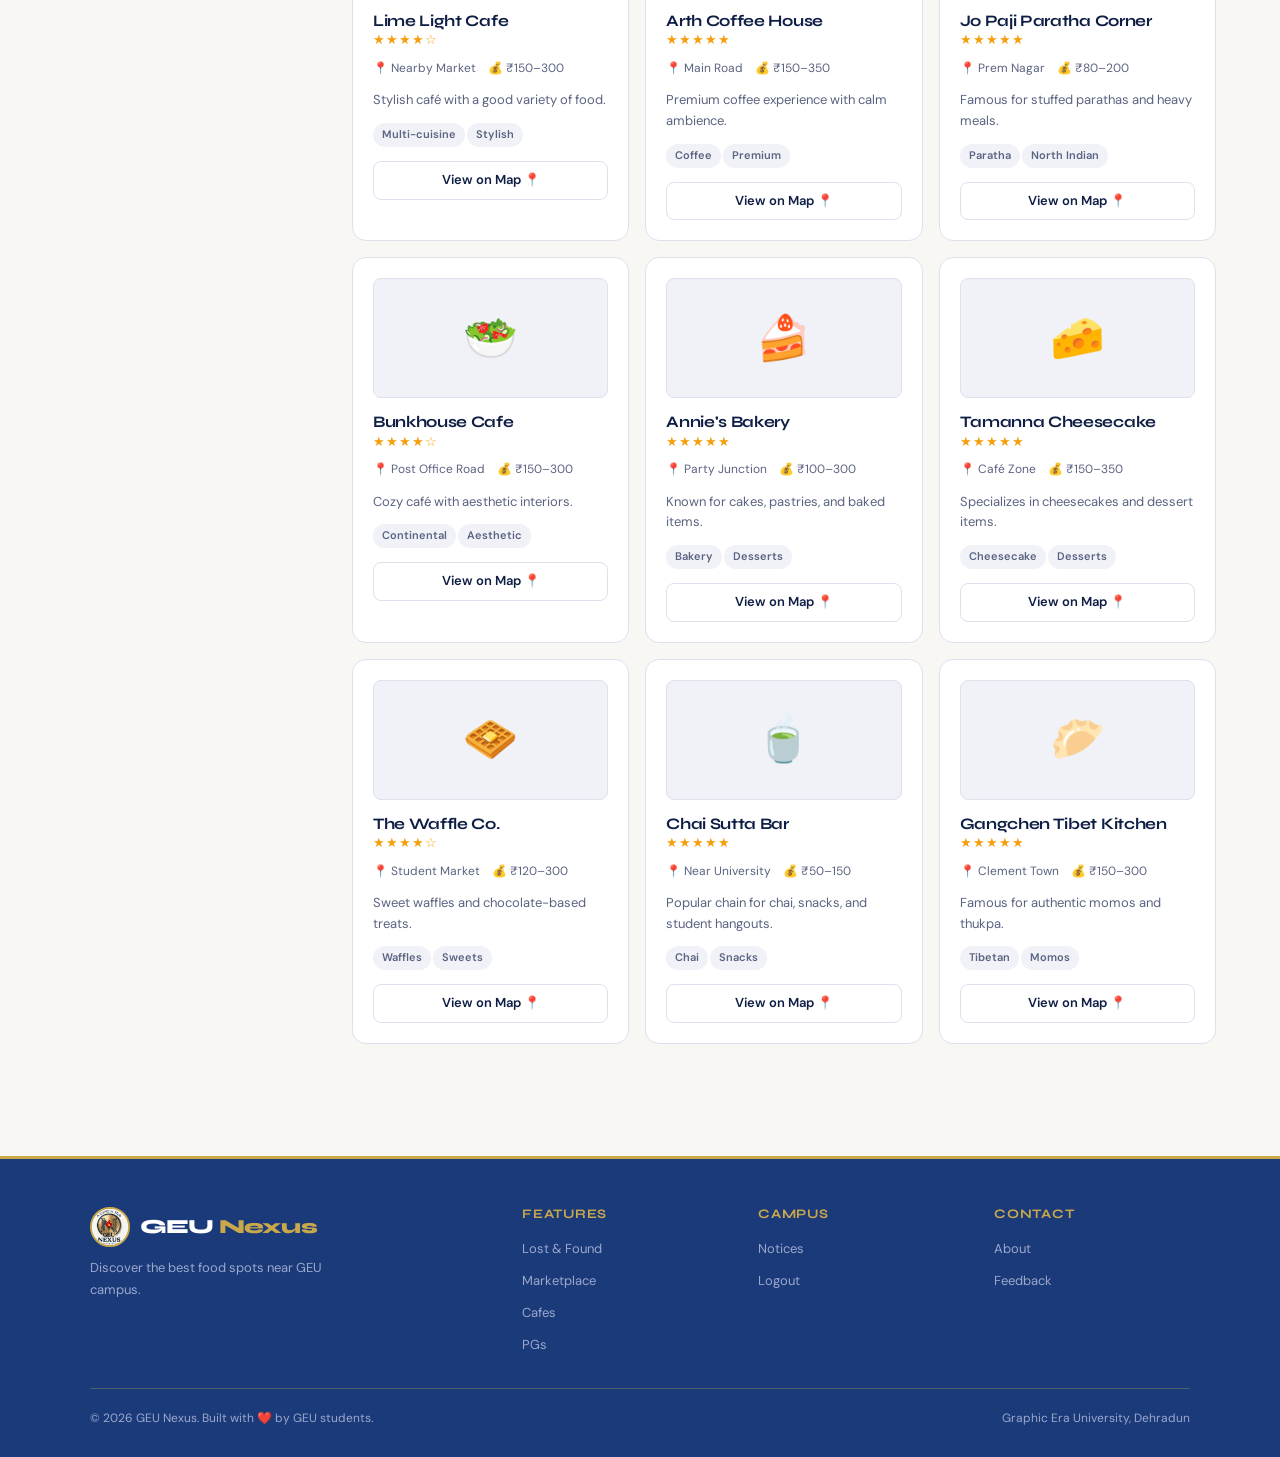
==== commit 5a07513b: "Update project" ====
--- a/cafes.html
+++ b/cafes.html
@@ -102,7 +102,7 @@
       <li><a href="pgs.html">PGs</a></li>
     </ul></div>
     <div class="footer-col"><h4>Campus</h4><ul><li><a href="index.html#announcements">Notices</a></li><li><a href="login.html">Logout</a></li></ul></div>
-    <div class="footer-col"><h4>Contact</h4><ul><li><a href="#">About</a></li><li><a href="#">Feedback</a></li></ul></div>
+    <div class="footer-col"><h4>Contact</h4><ul><li><a href="javascript:openModal('aboutModal')">About</a></li><li><a href="#">Feedback</a></li></ul></div>
   </div>
   <div class="footer-bottom">
     <span>© 2026 GEU Nexus. Built with ❤️ by GEU students.</span>
@@ -111,5 +111,41 @@
 </footer>
 
 <script src="app.js"></script>
+<div id="aboutModal" class="modal" style="display:none; position:fixed; top:0; left:0; width:100%; height:100%; background:rgba(0,0,0,0.5); align-items:center; justify-content:center; z-index:1000;">
+  <div class="modal-content" style="background:var(--surface); padding:24px; border-radius:var(--radius-lg); width:90%; max-width:480px; border:1px solid var(--border); box-shadow:0 10px 25px rgba(0,0,0,0.2);">
+    <div style="display:flex; justify-content:space-between; align-items:center; margin-bottom:16px;">
+      <h3 style="font-size:18px; font-family:'Syne', sans-serif;">About GEU Nexus 🎓</h3>
+      <button onclick="closeModal('aboutModal')" style="background:var(--surface2); border:none; width:32px; height:32px; border-radius:50%; cursor:pointer; font-size:16px; color:var(--text);">×</button>
+    </div>
+    
+    <p style="font-size:13px; color:var(--text-muted); line-height:1.5; margin-bottom:12px;">
+      GEU Nexus is an all-in-one student platform designed to connect the Graphic Era University campus community, making campus life, housing, and food discovery easier.
+    </p>
+
+    <div style="background:var(--accent-light); color:var(--accent); font-size:11px; font-weight:600; padding:6px 12px; border-radius:var(--radius-sm); margin-bottom:16px; border:1px solid rgba(var(--accent-rgb), 0.2);">
+      🚀 Developed as part of the Design Thinking Project
+    </div>
+    
+    <div style="font-size: 12px; color: var(--text); margin-bottom: 16px; line-height: 1.6;">
+      <div><strong>Problem Addressed:</strong> Fragmentation of campus information, lost items, and finding local food/amenities.</div>
+      <div style="margin-top: 6px;"><strong>Tech Stack:</strong> HTML5, CSS3, JavaScript (ES6), LocalStorage API, Google Sheets API.</div>
+    </div>
+
+    <h4 style="font-size:13px; margin-bottom:6px; font-weight:700; color:var(--text);">Project Team</h4>
+    <ul style="font-size:12px; color:var(--text-muted); margin-bottom:18px; padding-left:20px; line-height:1.6;">
+      <li>Divyesh Pant (Lead Developer)</li>
+      <li>Ananya Sharma</li>
+      <li>Sarthak Jaiswal</li>
+      <li>Vinayak Lakhera</li>
+      <li>Ashvath Shaily</li>
+    </ul>
+
+    <div style="display:flex; gap:10px;">
+      <a href="https://www.instagram.com/geu_nexus?igsh=MWMzbzMxN2RkOHRjcw==" target="_blank" class="btn btn-primary" style="flex:1; justify-content:center; font-size:12px; padding:10px;">
+        <span style="font-size:14px; margin-right:6px;">📸</span> Follow on Instagram
+      </a>
+    </div>
+  </div>
+</div>
 </body>
 </html>
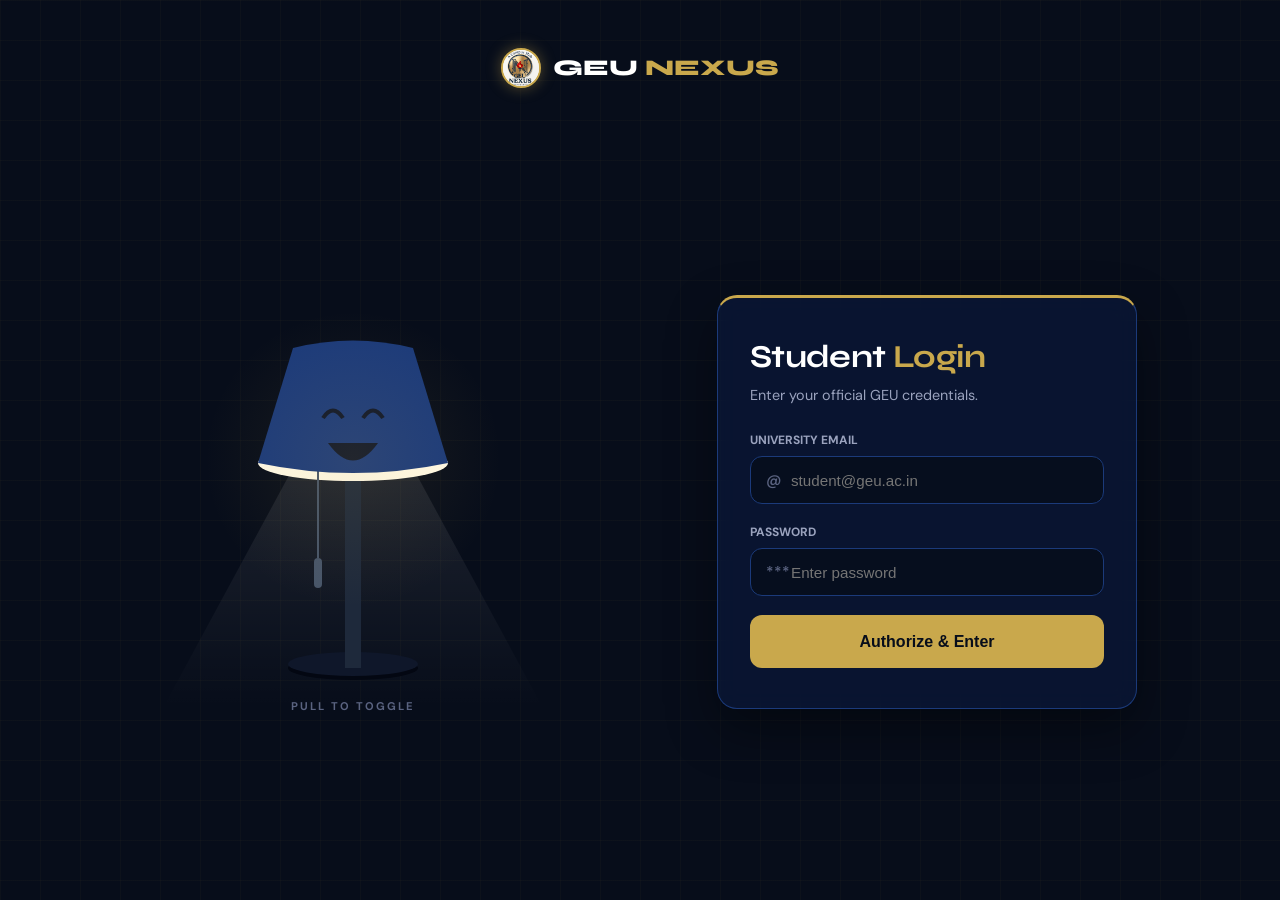
==== commit a2454186: "Update project" ====
--- a/cafes.html
+++ b/cafes.html
@@ -38,7 +38,6 @@
   </ul>
 <div class="nav-right" style="display: flex; align-items: center; gap: 8px;">
     <button id="themeToggle" class="theme-toggle" onclick="toggleTheme()" title="Toggle Dark Mode">🌙</button>
-    
     <a href="login.html" class="btn btn-outline">Logout</a>
     <button class="hamburger" id="hamburger"><span></span><span></span><span></span></button>
   </div>
@@ -51,7 +50,7 @@
   </div>
   <div style="display: flex; gap: 16px; align-items: center;">
     <span style="font-size:13px;color:var(--text-muted);display:none;">📍 Dehradun, Uttarakhand</span>
-    <a href="https://docs.google.com/forms/d/e/1FAIpQLSdXRW5_q6tGllxsykFJ0y8eL5Bu8cXXNH9uBuoc0ma-sV8KBA/viewform?usp=header" target="_blank" class="btn btn-primary">➕ Recommend a Cafe</a>
+    <a href="https://docs.google.com/forms/d/e/1FAIpQLSfT9nDOwPLNq3CzJP0L1ryblUh9RVnD8qVknxMWQJowe15NSw/viewform" target="_blank" class="btn btn-primary">➕ Rate a Cafe</a>
   </div>
 </div>
 
@@ -61,8 +60,8 @@
       <h3>Distance</h3>
       <label><input type="radio" name="dist" class="filter-radio" value="all" checked> All</label>
       <label><input type="radio" name="dist" class="filter-radio" value="walking"> Walking (on campus)</label>
-      <label><input type="radio" name="dist" class="filter-radio" value="near"> &lt; 500m</label>
-      <label><input type="radio" name="dist" class="filter-radio" value="far"> &lt; 2km</label>
+      <label><input type="radio" name="dist" class="filter-radio" value="near"> < 500m</label>
+      <label><input type="radio" name="dist" class="filter-radio" value="far"> < 2km</label>
     </div>
     <hr class="sidebar-divider">
     <div class="filter-group">
@@ -84,7 +83,7 @@
 
   <main class="main-content">
     <div style="display:flex;align-items:center;justify-content:space-between;margin-bottom:16px;">
-      <p class="section-title" id="cafeCount">Loading cafes...</p>
+      <p class="section-title" id="cafeCount">Loading live data...</p>
     </div>
     
     <div class="card-grid" id="cafeGrid">
@@ -110,7 +109,6 @@
   </div>
 </footer>
 
-<script src="app.js"></script>
 <div id="aboutModal" class="modal" style="display:none; position:fixed; top:0; left:0; width:100%; height:100%; background:rgba(0,0,0,0.5); align-items:center; justify-content:center; z-index:1000;">
   <div class="modal-content" style="background:var(--surface); padding:24px; border-radius:var(--radius-lg); width:90%; max-width:480px; border:1px solid var(--border); box-shadow:0 10px 25px rgba(0,0,0,0.2);">
     <div style="display:flex; justify-content:space-between; align-items:center; margin-bottom:16px;">
@@ -147,5 +145,154 @@
     </div>
   </div>
 </div>
+
+<script src="app.js"></script>
+<script>
+  const GOOGLE_SHEET_CSV_URL = "https://docs.google.com/spreadsheets/d/e/2PACX-1vSamnMHdTRI3bpUt5pNw7XYF182FVCwTAPWJR05X4YQmkyLVix2mhHFexltk_2-r_wYxjooy4H4e9JE/pub?output=csv";
+
+  // CSV Parser
+  function parseCSV(str) {
+    const arr = [];
+    let quote = false;
+    let row = 0, col = 0;
+    for (let c = 0; c < str.length; c++) {
+      let cc = str[c], nc = str[c+1];
+      arr[row] = arr[row] || [];
+      arr[row][col] = arr[row][col] || '';
+      if (cc == '"' && quote && nc == '"') { arr[row][col] += cc; ++c; continue; }
+      if (cc == '"') { quote = !quote; continue; }
+      if (cc == ',' && !quote) { ++col; continue; }
+      if (cc == '\r' && nc == '\n' && !quote) { ++row; col = 0; ++c; continue; }
+      if (cc == '\n' && !quote) { ++row; col = 0; continue; }
+      if (cc == '\r' && !quote) { ++row; col = 0; continue; }
+      arr[row][col] += cc;
+    }
+    return arr;
+  }
+
+  // Smart Icon Generator
+  function getCafeIcon(cafeName) {
+    const name = cafeName.toLowerCase();
+    if (name.includes('burger')) return '🍔';
+    if (name.includes('pizza')) return '🍕';
+    if (name.includes('paratha')) return '🍛';
+    if (name.includes('tibet') || name.includes('momo') || name.includes('gangchen')) return '🥟';
+    if (name.includes('waffle') || name.includes('cake') || name.includes('tammna')) return '🧇';
+    if (name.includes('chai') || name.includes('coffee') || name.includes('sutta') || name.includes('cafe')) return '☕';
+    if (name.includes('bhojnalaya') || name.includes('dhaba') || name.includes('hut')) return '🍲';
+    if (name.includes('quick') || name.includes('snack') || name.includes('bites')) return '🍟';
+    if (name.includes('shop') || name.includes('tuck')) return '🥪';
+    const fallbacks = ['🍱', '🌮', '🥗', '🥘', '🥡'];
+    return fallbacks[cafeName.length % fallbacks.length];
+  }
+
+  async function loadCafeData() {
+    try {
+      const freshUrl = GOOGLE_SHEET_CSV_URL + "&cachebuster=" + new Date().getTime();
+      const response = await fetch(freshUrl);
+      const csvText = await response.text();
+      
+      const rows = parseCSV(csvText);
+      const grid = document.getElementById('cafeGrid');
+      
+      if (rows.length < 2) {
+          grid.innerHTML = `<p style="color: var(--text-muted); grid-column: 1/-1; text-align: center;">Sheet connected, but 0 responses found.</p>`;
+          return;
+      }
+
+      const headers = rows[0];
+      rows.shift(); // Remove the header row
+      
+      const cafeDatabase = {};
+
+      rows.forEach((row, studentIndex) => {
+        // We know from the diagnostic that ratings start EXACTLY at column 5
+        for (let i = 5; i < headers.length; i++) {
+            let headerText = headers[i];
+            let cellValue = row[i];
+
+            if (!headerText || !cellValue) continue;
+
+            // BULLETPROOF SPLIT: Slices "Happiness Hut (GEU) [Food quality]" at the "[" 
+            let splitHeader = headerText.split('[');
+            if (splitHeader.length < 2) continue; // Skip if it's not a rating column
+
+            let cafeName = splitHeader[0].trim(); // Leaves us with exactly "Happiness Hut (GEU)"
+
+            // Extractor: Grabs just the number from "5 (Excellent)" or "4"
+            let numMatch = String(cellValue).match(/\d+/);
+            let rating = numMatch ? parseInt(numMatch[0]) : 0;
+
+            if (isNaN(rating) || rating === 0) continue;
+
+            if (!cafeDatabase[cafeName]) {
+                cafeDatabase[cafeName] = { 
+                    totalScore: 0, 
+                    ratingCount: 0, 
+                    uniqueReviewers: new Set() 
+                };
+            }
+
+            // Tally the scores
+            cafeDatabase[cafeName].totalScore += rating;
+            cafeDatabase[cafeName].ratingCount += 1;
+            cafeDatabase[cafeName].uniqueReviewers.add(studentIndex);
+        }
+      });
+
+      const cafeNames = Object.keys(cafeDatabase);
+      grid.innerHTML = ''; 
+
+      if(cafeNames.length === 0) {
+          document.getElementById('cafeCount').innerText = "0 cafes processed";
+          grid.innerHTML = `<p style="color: var(--text-muted); grid-column: 1 / -1; text-align: center;">Data is flowing, but no ratings found.</p>`;
+          return;
+      }
+
+      document.getElementById('cafeCount').innerText = `${cafeNames.length} Rated Cafes Available`;
+
+      cafeNames.forEach(cafeName => {
+        const data = cafeDatabase[cafeName];
+        
+        // Calculate the true average (Total Score / Number of metrics rated)
+        const averageRating = (data.totalScore / data.ratingCount).toFixed(1);
+        const studentCount = data.uniqueReviewers.size;
+        
+        const dynamicIcon = getCafeIcon(cafeName);
+
+        const cardHTML = `
+          <div class="card filterable-card">
+            <div class="cafe-img">${dynamicIcon}</div>
+            
+            <div style="display:flex; justify-content:space-between; align-items:center; margin-bottom:4px;">
+              <h3 style="font-size:18px;">${cafeName}</h3>
+              <span style="background:var(--accent); color:white; padding:4px 8px; border-radius:6px; font-weight:bold; font-size:12px;">
+                ⭐ ${averageRating}
+              </span>
+            </div>
+            <p style="font-size:13px; color:var(--text); margin-bottom:8px; line-height: 1.4;">
+              <strong>Category:</strong> <span style="color:var(--text-muted);">Campus Favorite</span>
+            </p>
+            <div class="cafe-meta">
+              <span>📍 GEU Campus & Nearby</span>
+              <span>📝 ${studentCount} Student Review(s)</span>
+            </div>
+            <button class="btn btn-outline" style="width:100%; justify-content:center; margin-top: auto;" 
+              onclick="window.open('https://maps.google.com/?q=${encodeURIComponent(cafeName + ' Dehradun Graphic Era')}', '_blank')">
+              Get Directions
+            </button>
+          </div>
+        `;
+        grid.insertAdjacentHTML('beforeend', cardHTML);
+      });
+
+    } catch (error) {
+      document.getElementById('cafeGrid').innerHTML = `<p style="color: red; grid-column: 1/-1; text-align:center;">Critical Error loading data.</p>`;
+      console.error(error);
+    }
+  }
+
+  window.addEventListener('DOMContentLoaded', loadCafeData);
+</script>
 </body>
 </html>
--- a/style.css
+++ b/style.css
@@ -448,4 +448,120 @@
 }
 .theme-toggle:hover {
   background: var(--surface2);
-}+}
+/* --- NEW HOME PAGE STYLES --- */
+.hero-section {
+  text-align: center;
+  padding: 80px 20px 60px;
+  background: radial-gradient(circle at top, var(--surface2), var(--bg));
+  border-bottom: 1px solid var(--border);
+  position: relative;
+  overflow: hidden;
+}
+
+.hero-title {
+  font-family: 'Syne', sans-serif;
+  font-size: clamp(36px, 6vw, 56px);
+  font-weight: 800;
+  line-height: 1.1;
+  margin-bottom: 16px;
+  background: linear-gradient(135deg, var(--accent), #f472b6);
+  -webkit-background-clip: text;
+  -webkit-text-fill-color: transparent;
+}
+
+.hero-subtitle {
+  font-size: 18px;
+  color: var(--text-muted);
+  max-width: 600px;
+  margin: 0 auto 30px;
+  line-height: 1.6;
+}
+
+/* Bento Grid (Features) */
+.bento-grid {
+  display: grid;
+  grid-template-columns: repeat(auto-fit, minmax(280px, 1fr));
+  gap: 20px;
+  padding: 40px 20px;
+  max-width: 1100px;
+  margin: 0 auto;
+}
+
+.bento-card {
+  background: var(--surface);
+  border: 1px solid var(--border);
+  border-radius: 24px;
+  padding: 30px;
+  transition: all 0.3s cubic-bezier(0.25, 0.8, 0.25, 1);
+  text-decoration: none;
+  color: var(--text);
+  display: flex;
+  flex-direction: column;
+  position: relative;
+  overflow: hidden;
+}
+
+.bento-card:hover {
+  transform: translateY(-5px);
+  box-shadow: 0 15px 30px rgba(0,0,0,0.08);
+  border-color: var(--accent);
+}
+
+.bento-icon {
+  font-size: 48px;
+  margin-bottom: 16px;
+  display: inline-block;
+  transition: transform 0.3s ease;
+}
+
+.bento-card:hover .bento-icon {
+  transform: scale(1.1) rotate(-5deg);
+}
+
+.bento-card h3 {
+  font-size: 22px;
+  margin-bottom: 8px;
+  font-family: 'Syne', sans-serif;
+}
+
+.bento-card p {
+  font-size: 14px;
+  color: var(--text-muted);
+  line-height: 1.5;
+}
+
+/* Animated Notice Marquee */
+.notice-marquee {
+  background: var(--accent);
+  color: white;
+  padding: 10px 0;
+  overflow: hidden;
+  white-space: nowrap;
+  display: flex;
+  align-items: center;
+  font-size: 14px;
+  font-weight: 600;
+}
+
+.notice-content {
+  display: inline-block;
+  padding-left: 100%;
+  animation: marquee 20s linear infinite;
+}
+
+@keyframes marquee {
+  0% { transform: translate(0, 0); }
+  100% { transform: translate(-100%, 0); }
+}
+
+/* Make the Marketplace card span 2 columns on wide screens */
+@media (min-width: 768px) {
+  .bento-card.large {
+    grid-column: span 2;
+    flex-direction: row;
+    align-items: center;
+    gap: 30px;
+  }
+  .bento-card.large .bento-icon { font-size: 80px; margin-bottom: 0; }
+}
